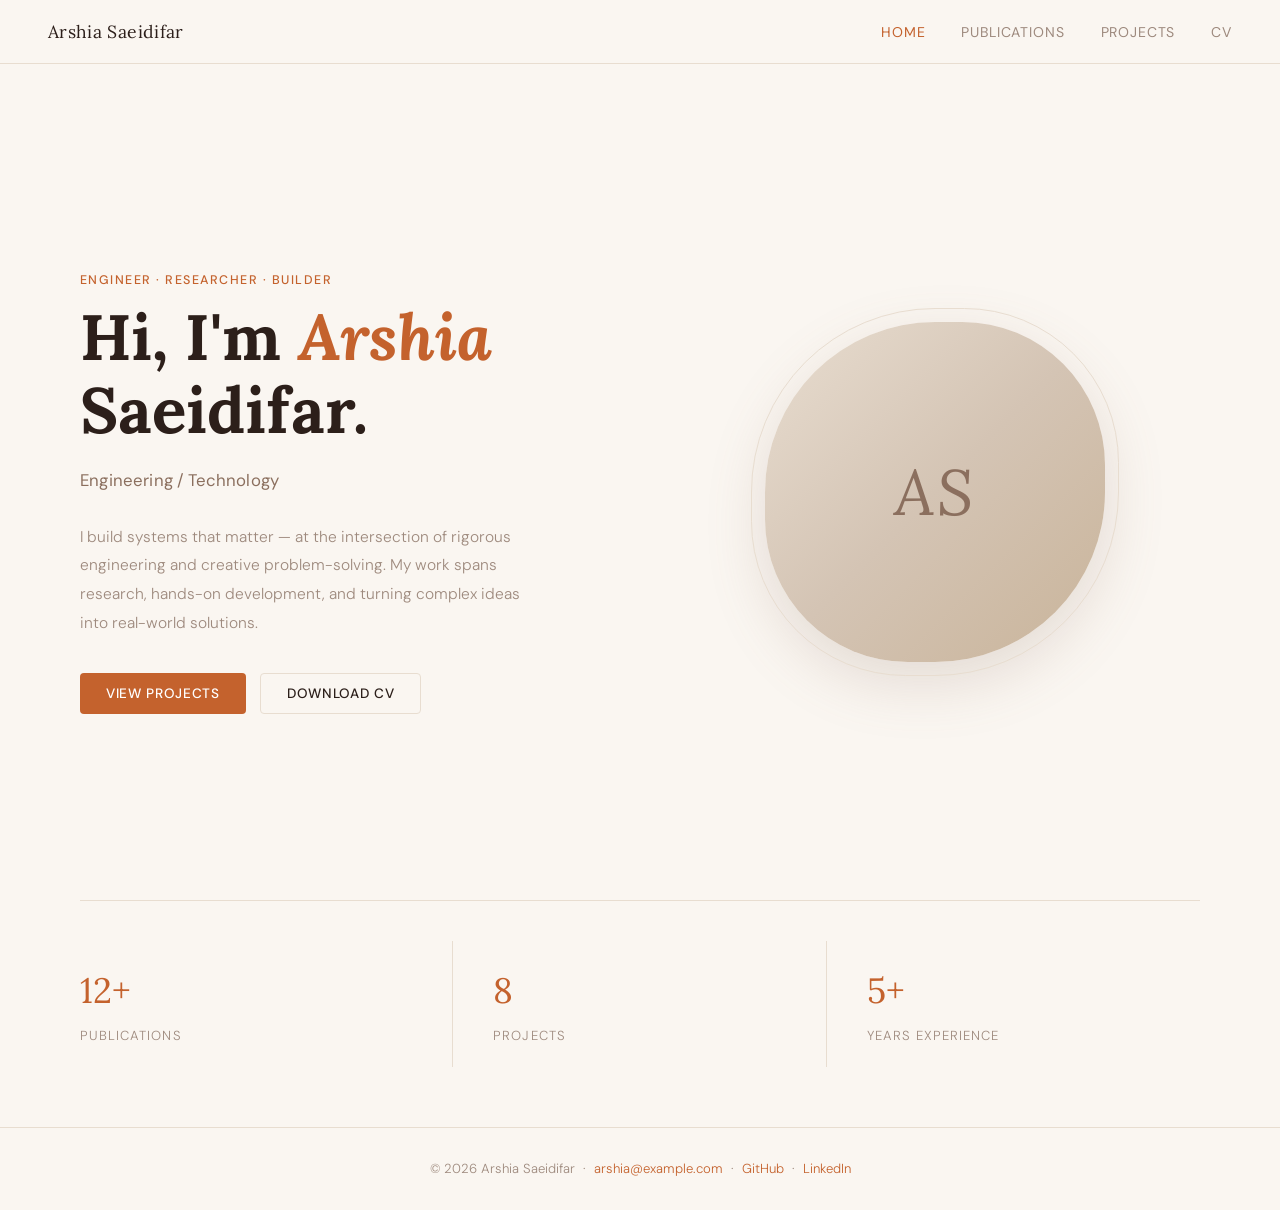
==== index.html @ 99aee768 "Add files via upload" ====
<!DOCTYPE html>
<html lang="en">
<head>
<meta charset="UTF-8" />
<meta name="viewport" content="width=device-width, initial-scale=1.0"/>
<title>Arshia Saeidifar</title>
<link href="https://fonts.googleapis.com/css2?family=Lora:ital,wght@0,400;0,600;1,400&family=DM+Sans:wght@300;400;500&display=swap" rel="stylesheet"/>
<style>
  :root {
    --cream: #faf6f1;
    --warm-white: #fff9f4;
    --tan: #e8ddd0;
    --brown: #8b6f5e;
    --dark: #2c1f1a;
    --accent: #c4622d;
    --muted: #9e8a7e;
    --font-serif: 'Lora', Georgia, serif;
    --font-sans: 'DM Sans', sans-serif;
  }

  * { margin: 0; padding: 0; box-sizing: border-box; }

  html { scroll-behavior: smooth; }

  body {
    background: var(--cream);
    color: var(--dark);
    font-family: var(--font-sans);
    font-weight: 300;
    line-height: 1.7;
  }

  /* NAV */
  nav {
    position: fixed;
    top: 0; left: 0; right: 0;
    z-index: 100;
    background: rgba(250,246,241,0.92);
    backdrop-filter: blur(10px);
    border-bottom: 1px solid var(--tan);
    display: flex;
    align-items: center;
    justify-content: space-between;
    padding: 0 48px;
    height: 64px;
  }

  .nav-name {
    font-family: var(--font-serif);
    font-size: 1.1rem;
    color: var(--dark);
    text-decoration: none;
    letter-spacing: 0.02em;
  }

  .nav-links {
    display: flex;
    gap: 36px;
    list-style: none;
  }

  .nav-links a {
    text-decoration: none;
    color: var(--muted);
    font-size: 0.88rem;
    font-weight: 400;
    letter-spacing: 0.06em;
    text-transform: uppercase;
    transition: color 0.2s;
    cursor: pointer;
  }

  .nav-links a:hover,
  .nav-links a.active {
    color: var(--accent);
  }

  /* PAGES */
  .page {
    display: none;
    min-height: 100vh;
    padding-top: 64px;
    animation: fadeIn 0.4s ease;
  }

  .page.active { display: block; }

  @keyframes fadeIn {
    from { opacity: 0; transform: translateY(12px); }
    to   { opacity: 1; transform: translateY(0); }
  }

  /* ── HOME ── */
  #home {
    display: none;
    flex-direction: column;
  }

  #home.active { display: flex; }

  .home-hero {
    min-height: calc(100vh - 64px);
    display: grid;
    grid-template-columns: 1fr 1fr;
    align-items: center;
    padding: 80px 80px 60px;
    gap: 60px;
  }

  .home-text h1 {
    font-family: var(--font-serif);
    font-size: clamp(2.8rem, 5vw, 4.2rem);
    line-height: 1.15;
    color: var(--dark);
    margin-bottom: 6px;
  }

  .home-text h1 em {
    font-style: italic;
    color: var(--accent);
  }

  .home-subtitle {
    font-size: 1.05rem;
    color: var(--brown);
    margin: 18px 0 28px;
    font-weight: 400;
    letter-spacing: 0.01em;
  }

  .home-bio {
    color: var(--muted);
    font-size: 0.97rem;
    max-width: 460px;
    margin-bottom: 36px;
    line-height: 1.85;
  }

  .btn-row {
    display: flex;
    gap: 14px;
    flex-wrap: wrap;
  }

  .btn {
    padding: 11px 26px;
    border-radius: 4px;
    font-family: var(--font-sans);
    font-size: 0.85rem;
    font-weight: 500;
    letter-spacing: 0.05em;
    text-transform: uppercase;
    cursor: pointer;
    border: none;
    transition: all 0.2s;
  }

  .btn-primary {
    background: var(--accent);
    color: white;
  }

  .btn-primary:hover { background: #a84f23; }

  .btn-outline {
    background: transparent;
    color: var(--dark);
    border: 1.5px solid var(--tan);
  }

  .btn-outline:hover {
    border-color: var(--brown);
    color: var(--brown);
  }

  .home-visual {
    display: flex;
    justify-content: center;
    align-items: center;
  }

  .portrait-ring {
    width: 340px;
    height: 340px;
    border-radius: 50% 42% 50% 42%;
    background: linear-gradient(135deg, var(--tan) 0%, #d4c4b4 50%, #c9b49a 100%);
    display: flex;
    align-items: center;
    justify-content: center;
    position: relative;
    box-shadow: 0 20px 60px rgba(139,111,94,0.2);
  }

  .portrait-initials {
    font-family: var(--font-serif);
    font-size: 4rem;
    color: var(--brown);
    font-style: italic;
    letter-spacing: 0.05em;
  }

  .portrait-ring::before {
    content: '';
    position: absolute;
    inset: -14px;
    border-radius: 50% 42% 50% 42%;
    border: 1.5px solid var(--tan);
  }

  .home-stats {
    display: grid;
    grid-template-columns: repeat(3, 1fr);
    border-top: 1px solid var(--tan);
    margin: 0 80px;
    padding: 40px 0 60px;
  }

  .stat {
    padding: 20px 0;
    border-right: 1px solid var(--tan);
    padding-left: 40px;
  }

  .stat:first-child { padding-left: 0; }
  .stat:last-child { border-right: none; }

  .stat-num {
    font-family: var(--font-serif);
    font-size: 2.2rem;
    color: var(--accent);
  }

  .stat-label {
    font-size: 0.82rem;
    color: var(--muted);
    text-transform: uppercase;
    letter-spacing: 0.08em;
    margin-top: 4px;
  }

  /* ── SHARED SECTION STYLES ── */
  .section-wrap {
    max-width: 860px;
    margin: 0 auto;
    padding: 70px 40px 100px;
  }

  .section-header {
    margin-bottom: 50px;
  }

  .section-tag {
    font-size: 0.78rem;
    text-transform: uppercase;
    letter-spacing: 0.12em;
    color: var(--accent);
    font-weight: 500;
    margin-bottom: 10px;
  }

  .section-title {
    font-family: var(--font-serif);
    font-size: 2.4rem;
    color: var(--dark);
    line-height: 1.2;
  }

  .section-desc {
    color: var(--muted);
    font-size: 0.97rem;
    margin-top: 12px;
    max-width: 520px;
    line-height: 1.8;
  }

  /* ── PUBLICATIONS ── */
  .pub-list {
    display: flex;
    flex-direction: column;
    gap: 0;
  }

  .pub-item {
    padding: 28px 0;
    border-bottom: 1px solid var(--tan);
    display: grid;
    grid-template-columns: 60px 1fr;
    gap: 24px;
    align-items: start;
    transition: background 0.2s;
  }

  .pub-year {
    font-family: var(--font-serif);
    font-size: 0.9rem;
    color: var(--muted);
    padding-top: 3px;
    font-style: italic;
  }

  .pub-content h3 {
    font-family: var(--font-serif);
    font-size: 1.1rem;
    color: var(--dark);
    margin-bottom: 5px;
    line-height: 1.4;
    font-weight: 600;
  }

  .pub-authors {
    font-size: 0.87rem;
    color: var(--muted);
    margin-bottom: 6px;
  }

  .pub-authors strong {
    color: var(--brown);
    font-weight: 500;
  }

  .pub-venue {
    font-size: 0.85rem;
    color: var(--accent);
    font-style: italic;
  }

  .pub-tags {
    display: flex;
    gap: 8px;
    margin-top: 10px;
    flex-wrap: wrap;
  }

  .tag {
    padding: 3px 12px;
    border-radius: 20px;
    font-size: 0.75rem;
    letter-spacing: 0.04em;
    font-weight: 400;
  }

  .tag-type {
    background: var(--tan);
    color: var(--brown);
  }

  .tag-link {
    background: transparent;
    border: 1px solid var(--tan);
    color: var(--muted);
    cursor: pointer;
    transition: all 0.2s;
  }

  .tag-link:hover {
    border-color: var(--accent);
    color: var(--accent);
  }

  /* ── PROJECTS ── */
  .projects-grid {
    display: grid;
    grid-template-columns: 1fr 1fr;
    gap: 24px;
  }

  .project-card {
    background: var(--warm-white);
    border: 1px solid var(--tan);
    border-radius: 10px;
    padding: 30px 28px;
    transition: box-shadow 0.25s, transform 0.25s;
    position: relative;
    overflow: hidden;
  }

  .project-card::before {
    content: '';
    position: absolute;
    top: 0; left: 0; right: 0;
    height: 3px;
    background: var(--accent);
    transform: scaleX(0);
    transform-origin: left;
    transition: transform 0.3s;
  }

  .project-card:hover {
    box-shadow: 0 12px 40px rgba(139,111,94,0.15);
    transform: translateY(-3px);
  }

  .project-card:hover::before { transform: scaleX(1); }

  .project-icon {
    width: 42px;
    height: 42px;
    border-radius: 10px;
    background: linear-gradient(135deg, var(--tan), #d4c0a8);
    display: flex;
    align-items: center;
    justify-content: center;
    font-size: 1.3rem;
    margin-bottom: 18px;
  }

  .project-card h3 {
    font-family: var(--font-serif);
    font-size: 1.1rem;
    color: var(--dark);
    margin-bottom: 10px;
    font-weight: 600;
  }

  .project-card p {
    font-size: 0.9rem;
    color: var(--muted);
    line-height: 1.75;
    margin-bottom: 16px;
  }

  .project-stack {
    display: flex;
    gap: 6px;
    flex-wrap: wrap;
  }

  .stack-tag {
    padding: 2px 10px;
    background: var(--tan);
    color: var(--brown);
    border-radius: 4px;
    font-size: 0.75rem;
    letter-spacing: 0.03em;
  }

  /* ── CV ── */
  .cv-section {
    margin-bottom: 52px;
  }

  .cv-section-label {
    font-size: 0.75rem;
    text-transform: uppercase;
    letter-spacing: 0.14em;
    color: var(--accent);
    font-weight: 500;
    margin-bottom: 20px;
    padding-bottom: 10px;
    border-bottom: 1px solid var(--tan);
  }

  .cv-item {
    display: grid;
    grid-template-columns: 140px 1fr;
    gap: 20px;
    margin-bottom: 26px;
  }

  .cv-date {
    font-size: 0.83rem;
    color: var(--muted);
    padding-top: 3px;
    font-style: italic;
  }

  .cv-details h4 {
    font-family: var(--font-serif);
    font-size: 1rem;
    color: var(--dark);
    margin-bottom: 3px;
    font-weight: 600;
  }

  .cv-details .cv-place {
    font-size: 0.87rem;
    color: var(--brown);
    margin-bottom: 5px;
    font-weight: 400;
  }

  .cv-details p {
    font-size: 0.88rem;
    color: var(--muted);
    line-height: 1.7;
  }

  .skills-grid {
    display: grid;
    grid-template-columns: repeat(3, 1fr);
    gap: 14px;
  }

  .skill-item {
    padding: 12px 16px;
    background: var(--warm-white);
    border: 1px solid var(--tan);
    border-radius: 6px;
    font-size: 0.87rem;
    color: var(--brown);
  }

  .skill-item span {
    display: block;
    font-size: 0.72rem;
    color: var(--muted);
    text-transform: uppercase;
    letter-spacing: 0.07em;
    margin-bottom: 3px;
  }

  .cv-download {
    margin-top: 40px;
    padding-top: 30px;
    border-top: 1px solid var(--tan);
    display: flex;
    align-items: center;
    gap: 16px;
  }

  /* FOOTER */
  footer {
    text-align: center;
    padding: 30px;
    color: var(--muted);
    font-size: 0.82rem;
    border-top: 1px solid var(--tan);
  }

  footer a {
    color: var(--accent);
    text-decoration: none;
  }

  @media (max-width: 768px) {
    nav { padding: 0 20px; }
    .home-hero { grid-template-columns: 1fr; padding: 50px 24px 40px; }
    .home-visual { order: -1; }
    .portrait-ring { width: 200px; height: 200px; }
    .portrait-initials { font-size: 2.5rem; }
    .home-stats { margin: 0 24px; grid-template-columns: 1fr; }
    .stat { border-right: none; border-bottom: 1px solid var(--tan); padding-left: 0; }
    .section-wrap { padding: 50px 24px 80px; }
    .projects-grid { grid-template-columns: 1fr; }
    .cv-item { grid-template-columns: 1fr; gap: 4px; }
    .skills-grid { grid-template-columns: 1fr 1fr; }
  }
</style>
</head>
<body>

<nav>
  <a class="nav-name" onclick="showPage('home')">Arshia Saeidifar</a>
  <ul class="nav-links">
    <li><a onclick="showPage('home')" class="active" id="nav-home">Home</a></li>
    <li><a onclick="showPage('publications')" id="nav-publications">Publications</a></li>
    <li><a onclick="showPage('projects')" id="nav-projects">Projects</a></li>
    <li><a onclick="showPage('cv')" id="nav-cv">CV</a></li>
  </ul>
</nav>

<!-- ══ HOME ══ -->
<div class="page active" id="home">
  <div class="home-hero">
    <div class="home-text">
      <div class="section-tag">Engineer · Researcher · Builder</div>
      <h1>Hi, I'm <em>Arshia</em><br>Saeidifar.</h1>
      <p class="home-subtitle">Engineering / Technology</p>
      <p class="home-bio">
        I build systems that matter — at the intersection of rigorous engineering and creative problem-solving. My work spans research, hands-on development, and turning complex ideas into real-world solutions.
      </p>
      <div class="btn-row">
        <button class="btn btn-primary" onclick="showPage('projects')">View Projects</button>
        <button class="btn btn-outline" onclick="showPage('cv')">Download CV</button>
      </div>
    </div>
    <div class="home-visual">
      <div class="portrait-ring">
        <span class="portrait-initials">AS</span>
      </div>
    </div>
  </div>
  <div class="home-stats">
    <div class="stat">
      <div class="stat-num">12+</div>
      <div class="stat-label">Publications</div>
    </div>
    <div class="stat">
      <div class="stat-num">8</div>
      <div class="stat-label">Projects</div>
    </div>
    <div class="stat">
      <div class="stat-num">5+</div>
      <div class="stat-label">Years Experience</div>
    </div>
  </div>
  <footer>
    <p>© 2026 Arshia Saeidifar &nbsp;·&nbsp; <a href="mailto:arshia@example.com">arshia@example.com</a> &nbsp;·&nbsp; <a href="#">GitHub</a> &nbsp;·&nbsp; <a href="#">LinkedIn</a></p>
  </footer>
</div>

<!-- ══ PUBLICATIONS ══ -->
<div class="page" id="publications">
  <div class="section-wrap">
    <div class="section-header">
      <div class="section-tag">Research</div>
      <h2 class="section-title">Publications</h2>
      <p class="section-desc">Peer-reviewed papers, conference proceedings, and technical reports across my areas of focus.</p>
    </div>

    <div class="pub-list">
      <div class="pub-item">
        <div class="pub-year">2024</div>
        <div class="pub-content">
          <h3>Adaptive Control Frameworks for Distributed Embedded Systems</h3>
          <p class="pub-authors"><strong>Arshia Saeidifar</strong>, J. Chen, M. Hosseini</p>
          <p class="pub-venue">IEEE Transactions on Control Systems Technology</p>
          <div class="pub-tags">
            <span class="tag tag-type">Journal</span>
            <span class="tag tag-link">PDF</span>
            <span class="tag tag-link">arXiv</span>
          </div>
        </div>
      </div>

      <div class="pub-item">
        <div class="pub-year">2024</div>
        <div class="pub-content">
          <h3>Towards Robust Fault Detection in Real-Time IoT Networks</h3>
          <p class="pub-authors"><strong>Arshia Saeidifar</strong>, L. Wang</p>
          <p class="pub-venue">ACM SIGCOMM 2024</p>
          <div class="pub-tags">
            <span class="tag tag-type">Conference</span>
            <span class="tag tag-link">PDF</span>
          </div>
        </div>
      </div>

      <div class="pub-item">
        <div class="pub-year">2023</div>
        <div class="pub-content">
          <h3>Energy-Efficient Scheduling in Multi-Core Processors: A Survey</h3>
          <p class="pub-authors"><strong>Arshia Saeidifar</strong>, R. Patel, S. Kim, D. Nguyen</p>
          <p class="pub-venue">ACM Computing Surveys</p>
          <div class="pub-tags">
            <span class="tag tag-type">Survey</span>
            <span class="tag tag-link">PDF</span>
            <span class="tag tag-link">BibTeX</span>
          </div>
        </div>
      </div>

      <div class="pub-item">
        <div class="pub-year">2023</div>
        <div class="pub-content">
          <h3>Machine Learning-Based Anomaly Detection for Cyber-Physical Systems</h3>
          <p class="pub-authors">T. Nakamura, <strong>Arshia Saeidifar</strong></p>
          <p class="pub-venue">IEEE International Conference on Robotics and Automation (ICRA)</p>
          <div class="pub-tags">
            <span class="tag tag-type">Conference</span>
            <span class="tag tag-link">PDF</span>
          </div>
        </div>
      </div>

      <div class="pub-item">
        <div class="pub-year">2022</div>
        <div class="pub-content">
          <h3>Latency-Aware Task Offloading in Mobile Edge Computing</h3>
          <p class="pub-authors"><strong>Arshia Saeidifar</strong>, F. Ali, G. Martinez</p>
          <p class="pub-venue">IEEE Transactions on Mobile Computing</p>
          <div class="pub-tags">
            <span class="tag tag-type">Journal</span>
            <span class="tag tag-link">PDF</span>
            <span class="tag tag-link">Code</span>
          </div>
        </div>
      </div>
    </div>
  </div>
  <footer>
    <p>© 2026 Arshia Saeidifar &nbsp;·&nbsp; <a href="#">Google Scholar</a> &nbsp;·&nbsp; <a href="#">ResearchGate</a></p>
  </footer>
</div>

<!-- ══ PROJECTS ══ -->
<div class="page" id="projects">
  <div class="section-wrap">
    <div class="section-header">
      <div class="section-tag">Work</div>
      <h2 class="section-title">Projects</h2>
      <p class="section-desc">A selection of research prototypes, open-source tools, and engineering projects I've designed and built.</p>
    </div>

    <div class="projects-grid">
      <div class="project-card">
        <div class="project-icon">⚙️</div>
        <h3>EdgeSync</h3>
        <p>A distributed task orchestration system for low-latency edge computing clusters. Handles real-time workload balancing across heterogeneous hardware.</p>
        <div class="project-stack">
          <span class="stack-tag">C++</span>
          <span class="stack-tag">gRPC</span>
          <span class="stack-tag">Kubernetes</span>
        </div>
      </div>

      <div class="project-card">
        <div class="project-icon">🧠</div>
        <h3>AnomalyNet</h3>
        <p>ML pipeline for real-time anomaly detection in cyber-physical systems. Achieves sub-10ms inference latency on embedded hardware.</p>
        <div class="project-stack">
          <span class="stack-tag">Python</span>
          <span class="stack-tag">PyTorch</span>
          <span class="stack-tag">TensorRT</span>
        </div>
      </div>

      <div class="project-card">
        <div class="project-icon">🔋</div>
        <h3>GreenSched</h3>
        <p>Energy-aware scheduler for multi-core processors. Reduces power consumption by up to 34% with negligible throughput penalty.</p>
        <div class="project-stack">
          <span class="stack-tag">C</span>
          <span class="stack-tag">Linux Kernel</span>
          <span class="stack-tag">RISC-V</span>
        </div>
      </div>

      <div class="project-card">
        <div class="project-icon">🌐</div>
        <h3>FaultRadar</h3>
        <p>Open-source fault detection framework for IoT sensor networks. Deployed in three industrial monitoring environments with 99.7% uptime.</p>
        <div class="project-stack">
          <span class="stack-tag">Go</span>
          <span class="stack-tag">MQTT</span>
          <span class="stack-tag">InfluxDB</span>
        </div>
      </div>

      <div class="project-card">
        <div class="project-icon">📡</div>
        <h3>AdaptCtrl</h3>
        <p>Adaptive control library for embedded systems. Implements model-predictive control with online parameter estimation for dynamic environments.</p>
        <div class="project-stack">
          <span class="stack-tag">MATLAB</span>
          <span class="stack-tag">C++</span>
          <span class="stack-tag">ROS2</span>
        </div>
      </div>

      <div class="project-card">
        <div class="project-icon">🗂️</div>
        <h3>ResearchKit CLI</h3>
        <p>Command-line toolkit for managing research workflows — bibliography, dataset versioning, experiment tracking, and reproducibility checks.</p>
        <div class="project-stack">
          <span class="stack-tag">Python</span>
          <span class="stack-tag">Click</span>
          <span class="stack-tag">SQLite</span>
        </div>
      </div>
    </div>
  </div>
  <footer>
    <p>© 2026 Arshia Saeidifar &nbsp;·&nbsp; <a href="#">GitHub</a></p>
  </footer>
</div>

<!-- ══ CV ══ -->
<div class="page" id="cv">
  <div class="section-wrap">
    <div class="section-header">
      <div class="section-tag">Background</div>
      <h2 class="section-title">Curriculum Vitae</h2>
      <p class="section-desc">My academic background, professional experience, and technical skills.</p>
    </div>

    <div class="cv-section">
      <div class="cv-section-label">Education</div>
      <div class="cv-item">
        <div class="cv-date">2021 – Present</div>
        <div class="cv-details">
          <h4>Ph.D. in Electrical & Computer Engineering</h4>
          <div class="cv-place">University of [Your University]</div>
          <p>Dissertation: Adaptive Scheduling and Fault Tolerance in Distributed Embedded Systems. Advisor: Prof. [Name].</p>
        </div>
      </div>
      <div class="cv-item">
        <div class="cv-date">2018 – 2020</div>
        <div class="cv-details">
          <h4>M.Sc. in Computer Engineering</h4>
          <div class="cv-place">University of [Your University]</div>
          <p>GPA: 4.0/4.0 — Thesis on energy-efficient multi-core scheduling.</p>
        </div>
      </div>
      <div class="cv-item">
        <div class="cv-date">2014 – 2018</div>
        <div class="cv-details">
          <h4>B.Sc. in Electrical Engineering</h4>
          <div class="cv-place">University of [Your University]</div>
          <p>Graduated with First Class Honours.</p>
        </div>
      </div>
    </div>

    <div class="cv-section">
      <div class="cv-section-label">Experience</div>
      <div class="cv-item">
        <div class="cv-date">Summer 2023</div>
        <div class="cv-details">
          <h4>Research Intern</h4>
          <div class="cv-place">Google DeepMind — London, UK</div>
          <p>Worked on efficient inference pipelines for on-device ML models in resource-constrained environments.</p>
        </div>
      </div>
      <div class="cv-item">
        <div class="cv-date">2020 – 2021</div>
        <div class="cv-details">
          <h4>Embedded Systems Engineer</h4>
          <div class="cv-place">[Company Name]</div>
          <p>Designed real-time firmware for industrial IoT sensors. Reduced boot latency by 40% through optimized RTOS configuration.</p>
        </div>
      </div>
    </div>

    <div class="cv-section">
      <div class="cv-section-label">Technical Skills</div>
      <div class="skills-grid">
        <div class="skill-item"><span>Languages</span>C / C++, Python, Go</div>
        <div class="skill-item"><span>Systems</span>Linux, RTOS, ROS2</div>
        <div class="skill-item"><span>ML / AI</span>PyTorch, TensorRT</div>
        <div class="skill-item"><span>Hardware</span>RISC-V, ARM, FPGA</div>
        <div class="skill-item"><span>Cloud / DevOps</span>Kubernetes, Docker</div>
        <div class="skill-item"><span>Tools</span>Git, CMake, GDB</div>
      </div>
    </div>

    <div class="cv-section">
      <div class="cv-section-label">Awards & Service</div>
      <div class="cv-item">
        <div class="cv-date">2023</div>
        <div class="cv-details">
          <h4>Best Paper Award</h4>
          <div class="cv-place">IEEE ICRA 2023</div>
        </div>
      </div>
      <div class="cv-item">
        <div class="cv-date">2022</div>
        <div class="cv-details">
          <h4>Reviewer</h4>
          <div class="cv-place">IEEE Transactions on Control Systems · ACM Computing Surveys</div>
        </div>
      </div>
    </div>

    <div class="cv-download">
      <button class="btn btn-primary">⬇ Download Full CV (PDF)</button>
      <span style="color:var(--muted); font-size:0.85rem;">Last updated March 2026</span>
    </div>
  </div>
  <footer>
    <p>© 2026 Arshia Saeidifar &nbsp;·&nbsp; <a href="mailto:arshia@example.com">arshia@example.com</a></p>
  </footer>
</div>

<script>
  function showPage(id) {
    document.querySelectorAll('.page').forEach(p => p.classList.remove('active'));
    document.querySelectorAll('.nav-links a').forEach(a => a.classList.remove('active'));
    document.getElementById(id).classList.add('active');
    document.getElementById('nav-' + id).classList.add('active');
    window.scrollTo({ top: 0, behavior: 'smooth' });
  }
</script>
</body>
</html>
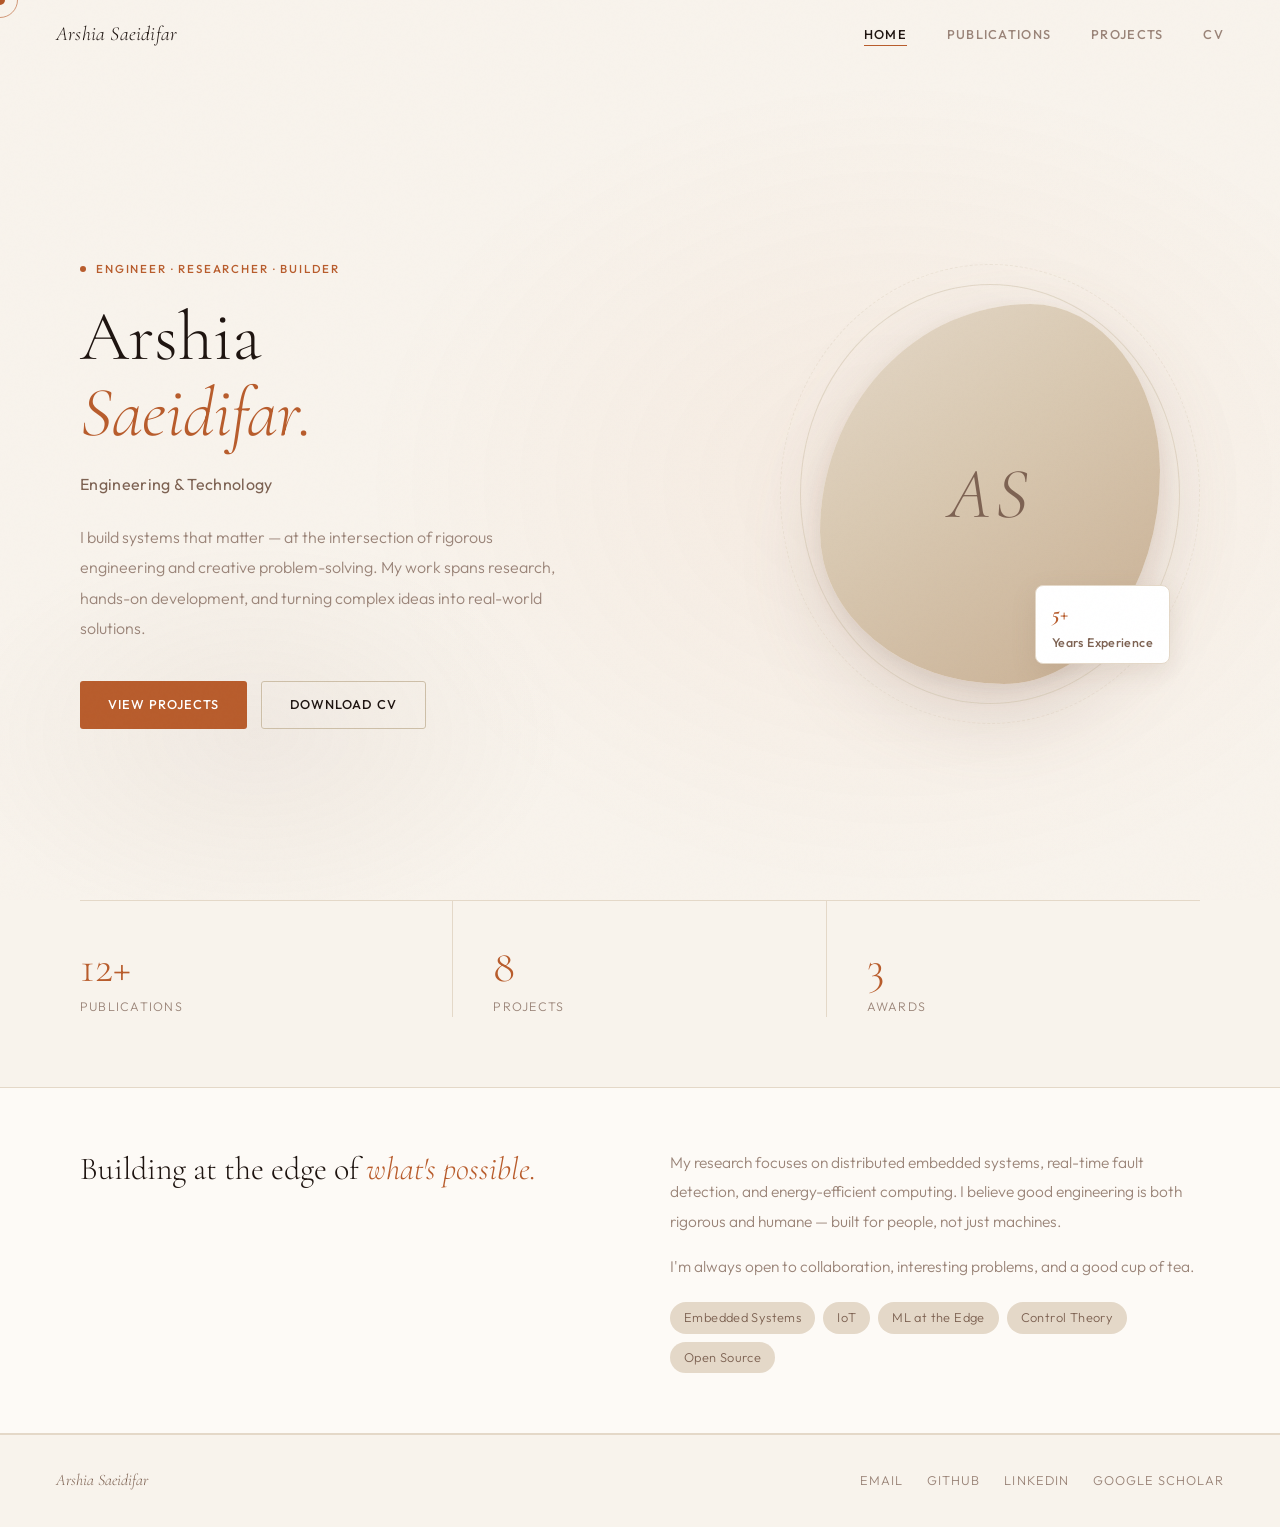
==== commit ce500022: "Add files via upload" ====
--- a/index.html
+++ b/index.html
@@ -1,586 +1,361 @@
 <!DOCTYPE html>
 <html lang="en">
 <head>
-<meta charset="UTF-8" />
+<meta charset="UTF-8"/>
 <meta name="viewport" content="width=device-width, initial-scale=1.0"/>
 <title>Arshia Saeidifar</title>
-<link href="https://fonts.googleapis.com/css2?family=Lora:ital,wght@0,400;0,600;1,400&family=DM+Sans:wght@300;400;500&display=swap" rel="stylesheet"/>
+<link rel="stylesheet" href="style.css"/>
 <style>
-  :root {
-    --cream: #faf6f1;
-    --warm-white: #fff9f4;
-    --tan: #e8ddd0;
-    --brown: #8b6f5e;
-    --dark: #2c1f1a;
-    --accent: #c4622d;
-    --muted: #9e8a7e;
-    --font-serif: 'Lora', Georgia, serif;
-    --font-sans: 'DM Sans', sans-serif;
-  }
-
-  * { margin: 0; padding: 0; box-sizing: border-box; }
-
-  html { scroll-behavior: smooth; }
-
-  body {
-    background: var(--cream);
-    color: var(--dark);
-    font-family: var(--font-sans);
-    font-weight: 300;
-    line-height: 1.7;
-  }
-
-  /* NAV */
-  nav {
-    position: fixed;
-    top: 0; left: 0; right: 0;
-    z-index: 100;
-    background: rgba(250,246,241,0.92);
-    backdrop-filter: blur(10px);
-    border-bottom: 1px solid var(--tan);
+  /* ── HERO ── */
+  .hero {
+    min-height: calc(100vh - 68px);
+    display: grid;
+    grid-template-columns: 1fr 420px;
+    align-items: center;
+    padding: 80px 80px 60px;
+    gap: 80px;
+    position: relative;
+  }
+
+  .hero-bg {
+    position: absolute;
+    inset: 0;
+    background:
+      radial-gradient(ellipse 60% 70% at 70% 50%, rgba(196,98,45,0.06) 0%, transparent 70%),
+      radial-gradient(ellipse 40% 40% at 20% 80%, rgba(139,111,94,0.07) 0%, transparent 60%);
+    pointer-events: none;
+  }
+
+  .hero-eyebrow {
     display: flex;
     align-items: center;
-    justify-content: space-between;
-    padding: 0 48px;
-    height: 64px;
-  }
-
-  .nav-name {
-    font-family: var(--font-serif);
-    font-size: 1.1rem;
+    gap: 10px;
+    font-size: 0.72rem;
+    text-transform: uppercase;
+    letter-spacing: 0.16em;
+    color: var(--accent);
+    font-weight: 500;
+    margin-bottom: 20px;
+    opacity: 0;
+    animation: fadeUp 0.6s 0.2s var(--ease) forwards;
+  }
+
+  .hero-eyebrow-dot {
+    width: 6px; height: 6px;
+    background: var(--accent);
+    border-radius: 50%;
+    animation: pulse 2s infinite;
+  }
+
+  @keyframes pulse {
+    0%, 100% { opacity: 1; transform: scale(1); }
+    50% { opacity: 0.4; transform: scale(0.7); }
+  }
+
+  @keyframes fadeUp {
+    from { opacity: 0; transform: translateY(20px); }
+    to   { opacity: 1; transform: translateY(0); }
+  }
+
+  .hero h1 {
+    font-family: var(--serif);
+    font-size: clamp(3rem, 5.5vw, 5rem);
+    font-weight: 300;
+    line-height: 1.08;
     color: var(--dark);
-    text-decoration: none;
-    letter-spacing: 0.02em;
-  }
-
-  .nav-links {
-    display: flex;
-    gap: 36px;
-    list-style: none;
-  }
-
-  .nav-links a {
-    text-decoration: none;
-    color: var(--muted);
-    font-size: 0.88rem;
-    font-weight: 400;
-    letter-spacing: 0.06em;
-    text-transform: uppercase;
-    transition: color 0.2s;
-    cursor: pointer;
-  }
-
-  .nav-links a:hover,
-  .nav-links a.active {
-    color: var(--accent);
-  }
-
-  /* PAGES */
-  .page {
-    display: none;
-    min-height: 100vh;
-    padding-top: 64px;
-    animation: fadeIn 0.4s ease;
-  }
-
-  .page.active { display: block; }
-
-  @keyframes fadeIn {
-    from { opacity: 0; transform: translateY(12px); }
-    to   { opacity: 1; transform: translateY(0); }
-  }
-
-  /* ── HOME ── */
-  #home {
-    display: none;
-    flex-direction: column;
-  }
-
-  #home.active { display: flex; }
-
-  .home-hero {
-    min-height: calc(100vh - 64px);
-    display: grid;
-    grid-template-columns: 1fr 1fr;
-    align-items: center;
-    padding: 80px 80px 60px;
-    gap: 60px;
-  }
-
-  .home-text h1 {
-    font-family: var(--font-serif);
-    font-size: clamp(2.8rem, 5vw, 4.2rem);
-    line-height: 1.15;
-    color: var(--dark);
-    margin-bottom: 6px;
-  }
-
-  .home-text h1 em {
+    margin-bottom: 8px;
+    opacity: 0;
+    animation: fadeUp 0.7s 0.3s var(--ease) forwards;
+  }
+
+  .hero h1 em {
     font-style: italic;
     color: var(--accent);
-  }
-
-  .home-subtitle {
-    font-size: 1.05rem;
+    display: block;
+  }
+
+  .hero-role {
+    font-size: 1rem;
     color: var(--brown);
-    margin: 18px 0 28px;
     font-weight: 400;
-    letter-spacing: 0.01em;
-  }
-
-  .home-bio {
+    margin: 20px 0 24px;
+    letter-spacing: 0.02em;
+    opacity: 0;
+    animation: fadeUp 0.7s 0.4s var(--ease) forwards;
+  }
+
+  .hero-bio {
+    font-size: 1rem;
     color: var(--muted);
-    font-size: 0.97rem;
-    max-width: 460px;
-    margin-bottom: 36px;
-    line-height: 1.85;
-  }
-
-  .btn-row {
+    line-height: 1.9;
+    max-width: 480px;
+    margin-bottom: 38px;
+    opacity: 0;
+    animation: fadeUp 0.7s 0.5s var(--ease) forwards;
+  }
+
+  .hero-cta {
     display: flex;
     gap: 14px;
     flex-wrap: wrap;
-  }
-
-  .btn {
-    padding: 11px 26px;
-    border-radius: 4px;
-    font-family: var(--font-sans);
-    font-size: 0.85rem;
-    font-weight: 500;
-    letter-spacing: 0.05em;
-    text-transform: uppercase;
-    cursor: pointer;
-    border: none;
-    transition: all 0.2s;
-  }
-
-  .btn-primary {
-    background: var(--accent);
-    color: white;
-  }
-
-  .btn-primary:hover { background: #a84f23; }
-
-  .btn-outline {
-    background: transparent;
-    color: var(--dark);
-    border: 1.5px solid var(--tan);
-  }
-
-  .btn-outline:hover {
-    border-color: var(--brown);
-    color: var(--brown);
-  }
-
-  .home-visual {
+    opacity: 0;
+    animation: fadeUp 0.7s 0.6s var(--ease) forwards;
+  }
+
+  /* ── PORTRAIT ── */
+  .hero-visual {
     display: flex;
     justify-content: center;
     align-items: center;
-  }
-
-  .portrait-ring {
+    opacity: 0;
+    animation: fadeUp 0.9s 0.4s var(--ease) forwards;
+  }
+
+  .portrait-outer {
+    position: relative;
     width: 340px;
-    height: 340px;
-    border-radius: 50% 42% 50% 42%;
-    background: linear-gradient(135deg, var(--tan) 0%, #d4c4b4 50%, #c9b49a 100%);
+    height: 380px;
+  }
+
+  .portrait-blob {
+    width: 100%;
+    height: 100%;
+    border-radius: 62% 38% 46% 54% / 60% 44% 56% 40%;
+    background: linear-gradient(145deg, var(--tan) 0%, #d9c9b2 40%, #c8af93 100%);
     display: flex;
     align-items: center;
     justify-content: center;
     position: relative;
-    box-shadow: 0 20px 60px rgba(139,111,94,0.2);
+    box-shadow:
+      0 30px 80px rgba(139,111,94,0.22),
+      0 8px 20px rgba(139,111,94,0.12);
+    animation: blobFloat 7s ease-in-out infinite;
+  }
+
+  @keyframes blobFloat {
+    0%, 100% {
+      border-radius: 62% 38% 46% 54% / 60% 44% 56% 40%;
+      transform: translateY(0px);
+    }
+    33% {
+      border-radius: 46% 54% 62% 38% / 44% 56% 40% 60%;
+      transform: translateY(-8px);
+    }
+    66% {
+      border-radius: 54% 46% 38% 62% / 56% 40% 60% 44%;
+      transform: translateY(4px);
+    }
   }
 
   .portrait-initials {
-    font-family: var(--font-serif);
-    font-size: 4rem;
+    font-family: var(--serif);
+    font-size: 4.5rem;
+    font-style: italic;
     color: var(--brown);
+    letter-spacing: 0.06em;
+    user-select: none;
+  }
+
+  .portrait-ring1, .portrait-ring2 {
+    position: absolute;
+    border: 1px solid var(--tan2);
+    border-radius: 50%;
+    pointer-events: none;
+  }
+
+  .portrait-ring1 {
+    inset: -20px;
+    opacity: 0.5;
+    animation: spinSlow 20s linear infinite;
+  }
+
+  .portrait-ring2 {
+    inset: -40px;
+    opacity: 0.25;
+    animation: spinSlow 30s linear infinite reverse;
+    border-style: dashed;
+  }
+
+  @keyframes spinSlow {
+    from { transform: rotate(0deg); }
+    to   { transform: rotate(360deg); }
+  }
+
+  .portrait-badge {
+    position: absolute;
+    bottom: 20px;
+    right: -10px;
+    background: white;
+    border: 1px solid var(--tan);
+    border-radius: 8px;
+    padding: 10px 16px;
+    box-shadow: 0 8px 24px rgba(139,111,94,0.15);
+    font-size: 0.78rem;
+    color: var(--brown);
+    font-weight: 500;
+    letter-spacing: 0.03em;
+    white-space: nowrap;
+  }
+
+  .portrait-badge strong {
+    display: block;
+    font-family: var(--serif);
+    font-size: 1.3rem;
+    color: var(--accent);
     font-style: italic;
-    letter-spacing: 0.05em;
-  }
-
-  .portrait-ring::before {
-    content: '';
-    position: absolute;
-    inset: -14px;
-    border-radius: 50% 42% 50% 42%;
-    border: 1.5px solid var(--tan);
-  }
-
-  .home-stats {
+  }
+
+  /* ── STATS ── */
+  .stats-bar {
     display: grid;
     grid-template-columns: repeat(3, 1fr);
     border-top: 1px solid var(--tan);
-    margin: 0 80px;
-    padding: 40px 0 60px;
+    margin: 0 80px 0;
+    padding-bottom: 70px;
   }
 
   .stat {
-    padding: 20px 0;
+    padding: 44px 0 0 40px;
     border-right: 1px solid var(--tan);
-    padding-left: 40px;
-  }
-
-  .stat:first-child { padding-left: 0; }
-  .stat:last-child { border-right: none; }
+    opacity: 0;
+    animation: fadeUp 0.7s var(--ease) forwards;
+  }
+
+  .stat:nth-child(1) { animation-delay: 0.7s; padding-left: 0; }
+  .stat:nth-child(2) { animation-delay: 0.8s; }
+  .stat:nth-child(3) { animation-delay: 0.9s; border-right: none; }
 
   .stat-num {
-    font-family: var(--font-serif);
-    font-size: 2.2rem;
+    font-family: var(--serif);
+    font-size: 2.8rem;
+    font-weight: 300;
     color: var(--accent);
+    line-height: 1;
+    margin-bottom: 6px;
   }
 
   .stat-label {
-    font-size: 0.82rem;
-    color: var(--muted);
-    text-transform: uppercase;
-    letter-spacing: 0.08em;
-    margin-top: 4px;
-  }
-
-  /* ── SHARED SECTION STYLES ── */
-  .section-wrap {
-    max-width: 860px;
-    margin: 0 auto;
-    padding: 70px 40px 100px;
-  }
-
-  .section-header {
-    margin-bottom: 50px;
-  }
-
-  .section-tag {
     font-size: 0.78rem;
     text-transform: uppercase;
-    letter-spacing: 0.12em;
-    color: var(--accent);
-    font-weight: 500;
-    margin-bottom: 10px;
-  }
-
-  .section-title {
-    font-family: var(--font-serif);
-    font-size: 2.4rem;
+    letter-spacing: 0.1em;
+    color: var(--muted);
+  }
+
+  /* ── ABOUT STRIP ── */
+  .about-strip {
+    background: var(--warm);
+    border-top: 1px solid var(--tan);
+    border-bottom: 1px solid var(--tan);
+    padding: 60px 80px;
+    display: grid;
+    grid-template-columns: 1fr 1fr;
+    gap: 60px;
+    align-items: start;
+  }
+
+  .about-strip h2 {
+    font-family: var(--serif);
+    font-size: 2rem;
+    font-weight: 300;
     color: var(--dark);
-    line-height: 1.2;
-  }
-
-  .section-desc {
+    line-height: 1.3;
+  }
+
+  .about-strip h2 em { font-style: italic; color: var(--accent); }
+
+  .about-strip p {
     color: var(--muted);
     font-size: 0.97rem;
-    margin-top: 12px;
-    max-width: 520px;
-    line-height: 1.8;
-  }
-
-  /* ── PUBLICATIONS ── */
-  .pub-list {
+    line-height: 1.9;
+    margin-bottom: 16px;
+  }
+
+  .interest-chips {
     display: flex;
-    flex-direction: column;
-    gap: 0;
-  }
-
-  .pub-item {
-    padding: 28px 0;
-    border-bottom: 1px solid var(--tan);
-    display: grid;
-    grid-template-columns: 60px 1fr;
-    gap: 24px;
-    align-items: start;
-    transition: background 0.2s;
-  }
-
-  .pub-year {
-    font-family: var(--font-serif);
-    font-size: 0.9rem;
-    color: var(--muted);
-    padding-top: 3px;
-    font-style: italic;
-  }
-
-  .pub-content h3 {
-    font-family: var(--font-serif);
-    font-size: 1.1rem;
-    color: var(--dark);
-    margin-bottom: 5px;
-    line-height: 1.4;
-    font-weight: 600;
-  }
-
-  .pub-authors {
-    font-size: 0.87rem;
-    color: var(--muted);
-    margin-bottom: 6px;
-  }
-
-  .pub-authors strong {
-    color: var(--brown);
-    font-weight: 500;
-  }
-
-  .pub-venue {
-    font-size: 0.85rem;
-    color: var(--accent);
-    font-style: italic;
-  }
-
-  .pub-tags {
-    display: flex;
+    flex-wrap: wrap;
     gap: 8px;
-    margin-top: 10px;
-    flex-wrap: wrap;
-  }
-
-  .tag {
-    padding: 3px 12px;
-    border-radius: 20px;
-    font-size: 0.75rem;
-    letter-spacing: 0.04em;
-    font-weight: 400;
-  }
-
-  .tag-type {
+    margin-top: 20px;
+  }
+
+  .chip {
+    padding: 5px 14px;
     background: var(--tan);
     color: var(--brown);
-  }
-
-  .tag-link {
-    background: transparent;
-    border: 1px solid var(--tan);
-    color: var(--muted);
-    cursor: pointer;
-    transition: all 0.2s;
-  }
-
-  .tag-link:hover {
-    border-color: var(--accent);
-    color: var(--accent);
-  }
-
-  /* ── PROJECTS ── */
-  .projects-grid {
-    display: grid;
-    grid-template-columns: 1fr 1fr;
-    gap: 24px;
-  }
-
-  .project-card {
-    background: var(--warm-white);
-    border: 1px solid var(--tan);
-    border-radius: 10px;
-    padding: 30px 28px;
-    transition: box-shadow 0.25s, transform 0.25s;
-    position: relative;
-    overflow: hidden;
-  }
-
-  .project-card::before {
-    content: '';
-    position: absolute;
-    top: 0; left: 0; right: 0;
-    height: 3px;
+    border-radius: 20px;
+    font-size: 0.8rem;
+    letter-spacing: 0.03em;
+    transition: background 0.2s, color 0.2s;
+  }
+
+  .chip:hover {
     background: var(--accent);
-    transform: scaleX(0);
-    transform-origin: left;
-    transition: transform 0.3s;
-  }
-
-  .project-card:hover {
-    box-shadow: 0 12px 40px rgba(139,111,94,0.15);
-    transform: translateY(-3px);
-  }
-
-  .project-card:hover::before { transform: scaleX(1); }
-
-  .project-icon {
-    width: 42px;
-    height: 42px;
-    border-radius: 10px;
-    background: linear-gradient(135deg, var(--tan), #d4c0a8);
-    display: flex;
-    align-items: center;
-    justify-content: center;
-    font-size: 1.3rem;
-    margin-bottom: 18px;
-  }
-
-  .project-card h3 {
-    font-family: var(--font-serif);
-    font-size: 1.1rem;
-    color: var(--dark);
-    margin-bottom: 10px;
-    font-weight: 600;
-  }
-
-  .project-card p {
-    font-size: 0.9rem;
-    color: var(--muted);
-    line-height: 1.75;
-    margin-bottom: 16px;
-  }
-
-  .project-stack {
-    display: flex;
-    gap: 6px;
-    flex-wrap: wrap;
-  }
-
-  .stack-tag {
-    padding: 2px 10px;
-    background: var(--tan);
-    color: var(--brown);
-    border-radius: 4px;
-    font-size: 0.75rem;
-    letter-spacing: 0.03em;
-  }
-
-  /* ── CV ── */
-  .cv-section {
-    margin-bottom: 52px;
-  }
-
-  .cv-section-label {
-    font-size: 0.75rem;
-    text-transform: uppercase;
-    letter-spacing: 0.14em;
-    color: var(--accent);
-    font-weight: 500;
-    margin-bottom: 20px;
-    padding-bottom: 10px;
-    border-bottom: 1px solid var(--tan);
-  }
-
-  .cv-item {
-    display: grid;
-    grid-template-columns: 140px 1fr;
-    gap: 20px;
-    margin-bottom: 26px;
-  }
-
-  .cv-date {
-    font-size: 0.83rem;
-    color: var(--muted);
-    padding-top: 3px;
-    font-style: italic;
-  }
-
-  .cv-details h4 {
-    font-family: var(--font-serif);
-    font-size: 1rem;
-    color: var(--dark);
-    margin-bottom: 3px;
-    font-weight: 600;
-  }
-
-  .cv-details .cv-place {
-    font-size: 0.87rem;
-    color: var(--brown);
-    margin-bottom: 5px;
-    font-weight: 400;
-  }
-
-  .cv-details p {
-    font-size: 0.88rem;
-    color: var(--muted);
-    line-height: 1.7;
-  }
-
-  .skills-grid {
-    display: grid;
-    grid-template-columns: repeat(3, 1fr);
-    gap: 14px;
-  }
-
-  .skill-item {
-    padding: 12px 16px;
-    background: var(--warm-white);
-    border: 1px solid var(--tan);
-    border-radius: 6px;
-    font-size: 0.87rem;
-    color: var(--brown);
-  }
-
-  .skill-item span {
-    display: block;
-    font-size: 0.72rem;
-    color: var(--muted);
-    text-transform: uppercase;
-    letter-spacing: 0.07em;
-    margin-bottom: 3px;
-  }
-
-  .cv-download {
-    margin-top: 40px;
-    padding-top: 30px;
-    border-top: 1px solid var(--tan);
-    display: flex;
-    align-items: center;
-    gap: 16px;
-  }
-
-  /* FOOTER */
-  footer {
-    text-align: center;
-    padding: 30px;
-    color: var(--muted);
-    font-size: 0.82rem;
-    border-top: 1px solid var(--tan);
-  }
-
-  footer a {
-    color: var(--accent);
-    text-decoration: none;
-  }
-
-  @media (max-width: 768px) {
-    nav { padding: 0 20px; }
-    .home-hero { grid-template-columns: 1fr; padding: 50px 24px 40px; }
-    .home-visual { order: -1; }
-    .portrait-ring { width: 200px; height: 200px; }
-    .portrait-initials { font-size: 2.5rem; }
-    .home-stats { margin: 0 24px; grid-template-columns: 1fr; }
-    .stat { border-right: none; border-bottom: 1px solid var(--tan); padding-left: 0; }
-    .section-wrap { padding: 50px 24px 80px; }
-    .projects-grid { grid-template-columns: 1fr; }
-    .cv-item { grid-template-columns: 1fr; gap: 4px; }
-    .skills-grid { grid-template-columns: 1fr 1fr; }
+    color: white;
+  }
+
+  @media (max-width: 900px) {
+    .hero { grid-template-columns: 1fr; padding: 50px 24px 40px; gap: 40px; }
+    .hero-visual { order: -1; }
+    .portrait-outer { width: 220px; height: 240px; }
+    .portrait-initials { font-size: 3rem; }
+    .portrait-ring1, .portrait-ring2 { display: none; }
+    .stats-bar { margin: 0 24px; }
+    .stat { padding-left: 20px; }
+    .stat:first-child { padding-left: 0; }
+    .about-strip { grid-template-columns: 1fr; padding: 40px 24px; gap: 30px; }
   }
 </style>
 </head>
-<body>
+<body data-page="home">
+
+<div class="cursor"></div>
+<div class="cursor-ring"></div>
 
 <nav>
-  <a class="nav-name" onclick="showPage('home')">Arshia Saeidifar</a>
+  <a class="nav-logo" href="index.html">Arshia Saeidifar</a>
   <ul class="nav-links">
-    <li><a onclick="showPage('home')" class="active" id="nav-home">Home</a></li>
-    <li><a onclick="showPage('publications')" id="nav-publications">Publications</a></li>
-    <li><a onclick="showPage('projects')" id="nav-projects">Projects</a></li>
-    <li><a onclick="showPage('cv')" id="nav-cv">CV</a></li>
+    <li><a href="index.html" data-page="home">Home</a></li>
+    <li><a href="publications.html" data-page="publications">Publications</a></li>
+    <li><a href="projects.html" data-page="projects">Projects</a></li>
+    <li><a href="cv.html" data-page="cv">CV</a></li>
   </ul>
 </nav>
 
-<!-- ══ HOME ══ -->
-<div class="page active" id="home">
-  <div class="home-hero">
-    <div class="home-text">
-      <div class="section-tag">Engineer · Researcher · Builder</div>
-      <h1>Hi, I'm <em>Arshia</em><br>Saeidifar.</h1>
-      <p class="home-subtitle">Engineering / Technology</p>
-      <p class="home-bio">
-        I build systems that matter — at the intersection of rigorous engineering and creative problem-solving. My work spans research, hands-on development, and turning complex ideas into real-world solutions.
+<div class="page-wrapper">
+  <section class="hero">
+    <div class="hero-bg"></div>
+    <div class="hero-text">
+      <div class="hero-eyebrow">
+        <span class="hero-eyebrow-dot"></span>
+        Engineer · Researcher · Builder
+      </div>
+      <h1>Arshia<em>Saeidifar.</em></h1>
+      <p class="hero-role">Engineering &amp; Technology</p>
+      <p class="hero-bio">
+        I build systems that matter — at the intersection of rigorous engineering
+        and creative problem-solving. My work spans research, hands-on development,
+        and turning complex ideas into real-world solutions.
       </p>
-      <div class="btn-row">
-        <button class="btn btn-primary" onclick="showPage('projects')">View Projects</button>
-        <button class="btn btn-outline" onclick="showPage('cv')">Download CV</button>
+      <div class="hero-cta">
+        <a href="projects.html" class="btn btn-fill">View Projects</a>
+        <a href="cv.html" class="btn btn-ghost">Download CV</a>
       </div>
     </div>
-    <div class="home-visual">
-      <div class="portrait-ring">
-        <span class="portrait-initials">AS</span>
+    <div class="hero-visual">
+      <div class="portrait-outer">
+        <div class="portrait-blob">
+          <span class="portrait-initials">AS</span>
+        </div>
+        <div class="portrait-ring1"></div>
+        <div class="portrait-ring2"></div>
+        <div class="portrait-badge">
+          <strong>5+</strong>
+          Years Experience
+        </div>
       </div>
     </div>
-  </div>
-  <div class="home-stats">
+  </section>
+
+  <section class="stats-bar">
     <div class="stat">
       <div class="stat-num">12+</div>
       <div class="stat-label">Publications</div>
@@ -590,286 +365,39 @@
       <div class="stat-label">Projects</div>
     </div>
     <div class="stat">
-      <div class="stat-num">5+</div>
-      <div class="stat-label">Years Experience</div>
-    </div>
-  </div>
+      <div class="stat-num">3</div>
+      <div class="stat-label">Awards</div>
+    </div>
+  </section>
+
+  <section class="about-strip">
+    <div class="reveal">
+      <h2>Building at the edge of <em>what's possible.</em></h2>
+    </div>
+    <div class="reveal reveal-delay-2">
+      <p>My research focuses on distributed embedded systems, real-time fault detection, and energy-efficient computing. I believe good engineering is both rigorous and humane — built for people, not just machines.</p>
+      <p>I'm always open to collaboration, interesting problems, and a good cup of tea.</p>
+      <div class="interest-chips">
+        <span class="chip">Embedded Systems</span>
+        <span class="chip">IoT</span>
+        <span class="chip">ML at the Edge</span>
+        <span class="chip">Control Theory</span>
+        <span class="chip">Open Source</span>
+      </div>
+    </div>
+  </section>
+
   <footer>
-    <p>© 2026 Arshia Saeidifar &nbsp;·&nbsp; <a href="mailto:arshia@example.com">arshia@example.com</a> &nbsp;·&nbsp; <a href="#">GitHub</a> &nbsp;·&nbsp; <a href="#">LinkedIn</a></p>
+    <span class="footer-name">Arshia Saeidifar</span>
+    <div class="footer-links">
+      <a href="mailto:arshia@example.com">Email</a>
+      <a href="#">GitHub</a>
+      <a href="#">LinkedIn</a>
+      <a href="#">Google Scholar</a>
+    </div>
   </footer>
 </div>
 
-<!-- ══ PUBLICATIONS ══ -->
-<div class="page" id="publications">
-  <div class="section-wrap">
-    <div class="section-header">
-      <div class="section-tag">Research</div>
-      <h2 class="section-title">Publications</h2>
-      <p class="section-desc">Peer-reviewed papers, conference proceedings, and technical reports across my areas of focus.</p>
-    </div>
-
-    <div class="pub-list">
-      <div class="pub-item">
-        <div class="pub-year">2024</div>
-        <div class="pub-content">
-          <h3>Adaptive Control Frameworks for Distributed Embedded Systems</h3>
-          <p class="pub-authors"><strong>Arshia Saeidifar</strong>, J. Chen, M. Hosseini</p>
-          <p class="pub-venue">IEEE Transactions on Control Systems Technology</p>
-          <div class="pub-tags">
-            <span class="tag tag-type">Journal</span>
-            <span class="tag tag-link">PDF</span>
-            <span class="tag tag-link">arXiv</span>
-          </div>
-        </div>
-      </div>
-
-      <div class="pub-item">
-        <div class="pub-year">2024</div>
-        <div class="pub-content">
-          <h3>Towards Robust Fault Detection in Real-Time IoT Networks</h3>
-          <p class="pub-authors"><strong>Arshia Saeidifar</strong>, L. Wang</p>
-          <p class="pub-venue">ACM SIGCOMM 2024</p>
-          <div class="pub-tags">
-            <span class="tag tag-type">Conference</span>
-            <span class="tag tag-link">PDF</span>
-          </div>
-        </div>
-      </div>
-
-      <div class="pub-item">
-        <div class="pub-year">2023</div>
-        <div class="pub-content">
-          <h3>Energy-Efficient Scheduling in Multi-Core Processors: A Survey</h3>
-          <p class="pub-authors"><strong>Arshia Saeidifar</strong>, R. Patel, S. Kim, D. Nguyen</p>
-          <p class="pub-venue">ACM Computing Surveys</p>
-          <div class="pub-tags">
-            <span class="tag tag-type">Survey</span>
-            <span class="tag tag-link">PDF</span>
-            <span class="tag tag-link">BibTeX</span>
-          </div>
-        </div>
-      </div>
-
-      <div class="pub-item">
-        <div class="pub-year">2023</div>
-        <div class="pub-content">
-          <h3>Machine Learning-Based Anomaly Detection for Cyber-Physical Systems</h3>
-          <p class="pub-authors">T. Nakamura, <strong>Arshia Saeidifar</strong></p>
-          <p class="pub-venue">IEEE International Conference on Robotics and Automation (ICRA)</p>
-          <div class="pub-tags">
-            <span class="tag tag-type">Conference</span>
-            <span class="tag tag-link">PDF</span>
-          </div>
-        </div>
-      </div>
-
-      <div class="pub-item">
-        <div class="pub-year">2022</div>
-        <div class="pub-content">
-          <h3>Latency-Aware Task Offloading in Mobile Edge Computing</h3>
-          <p class="pub-authors"><strong>Arshia Saeidifar</strong>, F. Ali, G. Martinez</p>
-          <p class="pub-venue">IEEE Transactions on Mobile Computing</p>
-          <div class="pub-tags">
-            <span class="tag tag-type">Journal</span>
-            <span class="tag tag-link">PDF</span>
-            <span class="tag tag-link">Code</span>
-          </div>
-        </div>
-      </div>
-    </div>
-  </div>
-  <footer>
-    <p>© 2026 Arshia Saeidifar &nbsp;·&nbsp; <a href="#">Google Scholar</a> &nbsp;·&nbsp; <a href="#">ResearchGate</a></p>
-  </footer>
-</div>
-
-<!-- ══ PROJECTS ══ -->
-<div class="page" id="projects">
-  <div class="section-wrap">
-    <div class="section-header">
-      <div class="section-tag">Work</div>
-      <h2 class="section-title">Projects</h2>
-      <p class="section-desc">A selection of research prototypes, open-source tools, and engineering projects I've designed and built.</p>
-    </div>
-
-    <div class="projects-grid">
-      <div class="project-card">
-        <div class="project-icon">⚙️</div>
-        <h3>EdgeSync</h3>
-        <p>A distributed task orchestration system for low-latency edge computing clusters. Handles real-time workload balancing across heterogeneous hardware.</p>
-        <div class="project-stack">
-          <span class="stack-tag">C++</span>
-          <span class="stack-tag">gRPC</span>
-          <span class="stack-tag">Kubernetes</span>
-        </div>
-      </div>
-
-      <div class="project-card">
-        <div class="project-icon">🧠</div>
-        <h3>AnomalyNet</h3>
-        <p>ML pipeline for real-time anomaly detection in cyber-physical systems. Achieves sub-10ms inference latency on embedded hardware.</p>
-        <div class="project-stack">
-          <span class="stack-tag">Python</span>
-          <span class="stack-tag">PyTorch</span>
-          <span class="stack-tag">TensorRT</span>
-        </div>
-      </div>
-
-      <div class="project-card">
-        <div class="project-icon">🔋</div>
-        <h3>GreenSched</h3>
-        <p>Energy-aware scheduler for multi-core processors. Reduces power consumption by up to 34% with negligible throughput penalty.</p>
-        <div class="project-stack">
-          <span class="stack-tag">C</span>
-          <span class="stack-tag">Linux Kernel</span>
-          <span class="stack-tag">RISC-V</span>
-        </div>
-      </div>
-
-      <div class="project-card">
-        <div class="project-icon">🌐</div>
-        <h3>FaultRadar</h3>
-        <p>Open-source fault detection framework for IoT sensor networks. Deployed in three industrial monitoring environments with 99.7% uptime.</p>
-        <div class="project-stack">
-          <span class="stack-tag">Go</span>
-          <span class="stack-tag">MQTT</span>
-          <span class="stack-tag">InfluxDB</span>
-        </div>
-      </div>
-
-      <div class="project-card">
-        <div class="project-icon">📡</div>
-        <h3>AdaptCtrl</h3>
-        <p>Adaptive control library for embedded systems. Implements model-predictive control with online parameter estimation for dynamic environments.</p>
-        <div class="project-stack">
-          <span class="stack-tag">MATLAB</span>
-          <span class="stack-tag">C++</span>
-          <span class="stack-tag">ROS2</span>
-        </div>
-      </div>
-
-      <div class="project-card">
-        <div class="project-icon">🗂️</div>
-        <h3>ResearchKit CLI</h3>
-        <p>Command-line toolkit for managing research workflows — bibliography, dataset versioning, experiment tracking, and reproducibility checks.</p>
-        <div class="project-stack">
-          <span class="stack-tag">Python</span>
-          <span class="stack-tag">Click</span>
-          <span class="stack-tag">SQLite</span>
-        </div>
-      </div>
-    </div>
-  </div>
-  <footer>
-    <p>© 2026 Arshia Saeidifar &nbsp;·&nbsp; <a href="#">GitHub</a></p>
-  </footer>
-</div>
-
-<!-- ══ CV ══ -->
-<div class="page" id="cv">
-  <div class="section-wrap">
-    <div class="section-header">
-      <div class="section-tag">Background</div>
-      <h2 class="section-title">Curriculum Vitae</h2>
-      <p class="section-desc">My academic background, professional experience, and technical skills.</p>
-    </div>
-
-    <div class="cv-section">
-      <div class="cv-section-label">Education</div>
-      <div class="cv-item">
-        <div class="cv-date">2021 – Present</div>
-        <div class="cv-details">
-          <h4>Ph.D. in Electrical & Computer Engineering</h4>
-          <div class="cv-place">University of [Your University]</div>
-          <p>Dissertation: Adaptive Scheduling and Fault Tolerance in Distributed Embedded Systems. Advisor: Prof. [Name].</p>
-        </div>
-      </div>
-      <div class="cv-item">
-        <div class="cv-date">2018 – 2020</div>
-        <div class="cv-details">
-          <h4>M.Sc. in Computer Engineering</h4>
-          <div class="cv-place">University of [Your University]</div>
-          <p>GPA: 4.0/4.0 — Thesis on energy-efficient multi-core scheduling.</p>
-        </div>
-      </div>
-      <div class="cv-item">
-        <div class="cv-date">2014 – 2018</div>
-        <div class="cv-details">
-          <h4>B.Sc. in Electrical Engineering</h4>
-          <div class="cv-place">University of [Your University]</div>
-          <p>Graduated with First Class Honours.</p>
-        </div>
-      </div>
-    </div>
-
-    <div class="cv-section">
-      <div class="cv-section-label">Experience</div>
-      <div class="cv-item">
-        <div class="cv-date">Summer 2023</div>
-        <div class="cv-details">
-          <h4>Research Intern</h4>
-          <div class="cv-place">Google DeepMind — London, UK</div>
-          <p>Worked on efficient inference pipelines for on-device ML models in resource-constrained environments.</p>
-        </div>
-      </div>
-      <div class="cv-item">
-        <div class="cv-date">2020 – 2021</div>
-        <div class="cv-details">
-          <h4>Embedded Systems Engineer</h4>
-          <div class="cv-place">[Company Name]</div>
-          <p>Designed real-time firmware for industrial IoT sensors. Reduced boot latency by 40% through optimized RTOS configuration.</p>
-        </div>
-      </div>
-    </div>
-
-    <div class="cv-section">
-      <div class="cv-section-label">Technical Skills</div>
-      <div class="skills-grid">
-        <div class="skill-item"><span>Languages</span>C / C++, Python, Go</div>
-        <div class="skill-item"><span>Systems</span>Linux, RTOS, ROS2</div>
-        <div class="skill-item"><span>ML / AI</span>PyTorch, TensorRT</div>
-        <div class="skill-item"><span>Hardware</span>RISC-V, ARM, FPGA</div>
-        <div class="skill-item"><span>Cloud / DevOps</span>Kubernetes, Docker</div>
-        <div class="skill-item"><span>Tools</span>Git, CMake, GDB</div>
-      </div>
-    </div>
-
-    <div class="cv-section">
-      <div class="cv-section-label">Awards & Service</div>
-      <div class="cv-item">
-        <div class="cv-date">2023</div>
-        <div class="cv-details">
-          <h4>Best Paper Award</h4>
-          <div class="cv-place">IEEE ICRA 2023</div>
-        </div>
-      </div>
-      <div class="cv-item">
-        <div class="cv-date">2022</div>
-        <div class="cv-details">
-          <h4>Reviewer</h4>
-          <div class="cv-place">IEEE Transactions on Control Systems · ACM Computing Surveys</div>
-        </div>
-      </div>
-    </div>
-
-    <div class="cv-download">
-      <button class="btn btn-primary">⬇ Download Full CV (PDF)</button>
-      <span style="color:var(--muted); font-size:0.85rem;">Last updated March 2026</span>
-    </div>
-  </div>
-  <footer>
-    <p>© 2026 Arshia Saeidifar &nbsp;·&nbsp; <a href="mailto:arshia@example.com">arshia@example.com</a></p>
-  </footer>
-</div>
-
-<script>
-  function showPage(id) {
-    document.querySelectorAll('.page').forEach(p => p.classList.remove('active'));
-    document.querySelectorAll('.nav-links a').forEach(a => a.classList.remove('active'));
-    document.getElementById(id).classList.add('active');
-    document.getElementById('nav-' + id).classList.add('active');
-    window.scrollTo({ top: 0, behavior: 'smooth' });
-  }
-</script>
+<script src="main.js"></script>
 </body>
 </html>
--- a/style.css
+++ b/style.css
@@ -0,0 +1,347 @@
+@import url('https://fonts.googleapis.com/css2?family=Cormorant+Garamond:ital,wght@0,300;0,400;0,600;1,300;1,400&family=Outfit:wght@300;400;500;600&display=swap');
+
+:root {
+  --cream: #f8f3ec;
+  --warm: #fdfaf6;
+  --tan: #e4d8c8;
+  --tan2: #cdbfa8;
+  --brown: #7d6252;
+  --dark: #1e1410;
+  --accent: #b85c2c;
+  --accent2: #d4782a;
+  --muted: #9a8478;
+  --serif: 'Cormorant Garamond', Georgia, serif;
+  --sans: 'Outfit', sans-serif;
+  --nav-h: 68px;
+  --ease: cubic-bezier(0.25, 0.46, 0.45, 0.94);
+}
+
+*, *::before, *::after { margin: 0; padding: 0; box-sizing: border-box; }
+
+html { scroll-behavior: smooth; font-size: 16px; }
+
+body {
+  background: var(--cream);
+  color: var(--dark);
+  font-family: var(--sans);
+  font-weight: 300;
+  line-height: 1.7;
+  overflow-x: hidden;
+  cursor: none;
+}
+
+/* ── CURSOR ── */
+.cursor {
+  width: 10px; height: 10px;
+  background: var(--accent);
+  border-radius: 50%;
+  position: fixed;
+  pointer-events: none;
+  z-index: 9999;
+  transform: translate(-50%, -50%);
+  transition: transform 0.1s, width 0.3s var(--ease), height 0.3s var(--ease), background 0.3s;
+  mix-blend-mode: multiply;
+}
+
+.cursor-ring {
+  width: 36px; height: 36px;
+  border: 1.5px solid var(--accent);
+  border-radius: 50%;
+  position: fixed;
+  pointer-events: none;
+  z-index: 9998;
+  transform: translate(-50%, -50%);
+  transition: transform 0.18s var(--ease), width 0.3s var(--ease), height 0.3s var(--ease), opacity 0.3s;
+  opacity: 0.6;
+}
+
+body:hover .cursor { opacity: 1; }
+
+/* ── NAV ── */
+nav {
+  position: fixed;
+  top: 0; left: 0; right: 0;
+  z-index: 500;
+  height: var(--nav-h);
+  display: flex;
+  align-items: center;
+  justify-content: space-between;
+  padding: 0 56px;
+  transition: background 0.4s, box-shadow 0.4s;
+}
+
+nav.scrolled {
+  background: rgba(248,243,236,0.95);
+  backdrop-filter: blur(16px);
+  box-shadow: 0 1px 0 var(--tan);
+}
+
+.nav-logo {
+  font-family: var(--serif);
+  font-size: 1.25rem;
+  font-style: italic;
+  color: var(--dark);
+  text-decoration: none;
+  letter-spacing: 0.01em;
+  position: relative;
+}
+
+.nav-logo::after {
+  content: '';
+  position: absolute;
+  bottom: -2px; left: 0; right: 0;
+  height: 1px;
+  background: var(--accent);
+  transform: scaleX(0);
+  transform-origin: left;
+  transition: transform 0.3s var(--ease);
+}
+
+.nav-logo:hover::after { transform: scaleX(1); }
+
+.nav-links {
+  display: flex;
+  gap: 40px;
+  list-style: none;
+  align-items: center;
+}
+
+.nav-links a {
+  text-decoration: none;
+  font-size: 0.8rem;
+  font-weight: 500;
+  letter-spacing: 0.1em;
+  text-transform: uppercase;
+  color: var(--muted);
+  position: relative;
+  transition: color 0.25s;
+}
+
+.nav-links a::after {
+  content: '';
+  position: absolute;
+  bottom: -4px; left: 0; right: 0;
+  height: 1px;
+  background: var(--accent);
+  transform: scaleX(0);
+  transform-origin: left;
+  transition: transform 0.3s var(--ease);
+}
+
+.nav-links a:hover,
+.nav-links a.active {
+  color: var(--dark);
+}
+
+.nav-links a:hover::after,
+.nav-links a.active::after {
+  transform: scaleX(1);
+}
+
+/* ── PAGE TRANSITIONS ── */
+.page-wrapper {
+  min-height: 100vh;
+  padding-top: var(--nav-h);
+  opacity: 0;
+  animation: pageIn 0.7s var(--ease) forwards;
+}
+
+@keyframes pageIn {
+  from { opacity: 0; transform: translateY(20px); }
+  to   { opacity: 1; transform: translateY(0); }
+}
+
+/* ── REVEAL ANIMATIONS ── */
+.reveal {
+  opacity: 0;
+  transform: translateY(32px);
+  transition: opacity 0.7s var(--ease), transform 0.7s var(--ease);
+}
+
+.reveal.visible {
+  opacity: 1;
+  transform: translateY(0);
+}
+
+.reveal-delay-1 { transition-delay: 0.1s; }
+.reveal-delay-2 { transition-delay: 0.2s; }
+.reveal-delay-3 { transition-delay: 0.3s; }
+.reveal-delay-4 { transition-delay: 0.4s; }
+.reveal-delay-5 { transition-delay: 0.5s; }
+
+/* ── SECTION SHARED ── */
+.section-wrap {
+  max-width: 900px;
+  margin: 0 auto;
+  padding: 80px 48px 100px;
+}
+
+.section-eyebrow {
+  font-size: 0.72rem;
+  text-transform: uppercase;
+  letter-spacing: 0.16em;
+  color: var(--accent);
+  font-weight: 500;
+  margin-bottom: 12px;
+  display: flex;
+  align-items: center;
+  gap: 10px;
+}
+
+.section-eyebrow::before {
+  content: '';
+  width: 28px;
+  height: 1px;
+  background: var(--accent);
+  display: inline-block;
+}
+
+.section-title {
+  font-family: var(--serif);
+  font-size: clamp(2.2rem, 4vw, 3.2rem);
+  font-weight: 300;
+  line-height: 1.15;
+  color: var(--dark);
+  margin-bottom: 16px;
+}
+
+.section-title em {
+  font-style: italic;
+  color: var(--accent);
+}
+
+.section-lead {
+  font-size: 1rem;
+  color: var(--muted);
+  max-width: 540px;
+  line-height: 1.85;
+}
+
+/* ── FOOTER ── */
+footer {
+  border-top: 1px solid var(--tan);
+  padding: 32px 56px;
+  display: flex;
+  justify-content: space-between;
+  align-items: center;
+  flex-wrap: wrap;
+  gap: 12px;
+}
+
+.footer-name {
+  font-family: var(--serif);
+  font-style: italic;
+  font-size: 1rem;
+  color: var(--brown);
+}
+
+.footer-links {
+  display: flex;
+  gap: 24px;
+}
+
+.footer-links a {
+  font-size: 0.8rem;
+  text-transform: uppercase;
+  letter-spacing: 0.08em;
+  color: var(--muted);
+  text-decoration: none;
+  transition: color 0.2s;
+}
+
+.footer-links a:hover { color: var(--accent); }
+
+/* ── BUTTONS ── */
+.btn {
+  display: inline-flex;
+  align-items: center;
+  gap: 8px;
+  padding: 12px 28px;
+  border-radius: 3px;
+  font-family: var(--sans);
+  font-size: 0.8rem;
+  font-weight: 500;
+  letter-spacing: 0.08em;
+  text-transform: uppercase;
+  cursor: none;
+  border: none;
+  text-decoration: none;
+  transition: all 0.25s var(--ease);
+  position: relative;
+  overflow: hidden;
+}
+
+.btn::before {
+  content: '';
+  position: absolute;
+  inset: 0;
+  background: rgba(255,255,255,0.15);
+  transform: translateX(-100%);
+  transition: transform 0.3s var(--ease);
+}
+
+.btn:hover::before { transform: translateX(0); }
+
+.btn-fill {
+  background: var(--accent);
+  color: white;
+}
+
+.btn-fill:hover { background: #9e4e24; }
+
+.btn-ghost {
+  background: transparent;
+  color: var(--dark);
+  border: 1.5px solid var(--tan2);
+}
+
+.btn-ghost:hover {
+  border-color: var(--brown);
+  color: var(--brown);
+}
+
+/* ── TAGS ── */
+.tag {
+  padding: 3px 12px;
+  border-radius: 2px;
+  font-size: 0.73rem;
+  letter-spacing: 0.05em;
+  font-weight: 400;
+}
+
+.tag-warm { background: var(--tan); color: var(--brown); }
+.tag-outline {
+  background: transparent;
+  border: 1px solid var(--tan2);
+  color: var(--muted);
+  cursor: none;
+  transition: all 0.2s;
+}
+.tag-outline:hover { border-color: var(--accent); color: var(--accent); }
+
+/* ── NOISE OVERLAY ── */
+body::after {
+  content: '';
+  position: fixed;
+  inset: 0;
+  background-image: url("data:image/svg+xml,%3Csvg viewBox='0 0 256 256' xmlns='http://www.w3.org/2000/svg'%3E%3Cfilter id='noise'%3E%3CfeTurbulence type='fractalNoise' baseFrequency='0.9' numOctaves='4' stitchTiles='stitch'/%3E%3C/filter%3E%3Crect width='100%25' height='100%25' filter='url(%23noise)' opacity='0.035'/%3E%3C/svg%3E");
+  pointer-events: none;
+  z-index: 1000;
+  opacity: 0.4;
+}
+
+/* ── SCROLLBAR ── */
+::-webkit-scrollbar { width: 6px; }
+::-webkit-scrollbar-track { background: var(--cream); }
+::-webkit-scrollbar-thumb { background: var(--tan2); border-radius: 3px; }
+::-webkit-scrollbar-thumb:hover { background: var(--brown); }
+
+/* ── RESPONSIVE ── */
+@media (max-width: 768px) {
+  nav { padding: 0 24px; }
+  .nav-links { gap: 20px; }
+  .section-wrap { padding: 60px 24px 80px; }
+  footer { padding: 24px; flex-direction: column; align-items: flex-start; }
+  body { cursor: auto; }
+  .cursor, .cursor-ring { display: none; }
+}
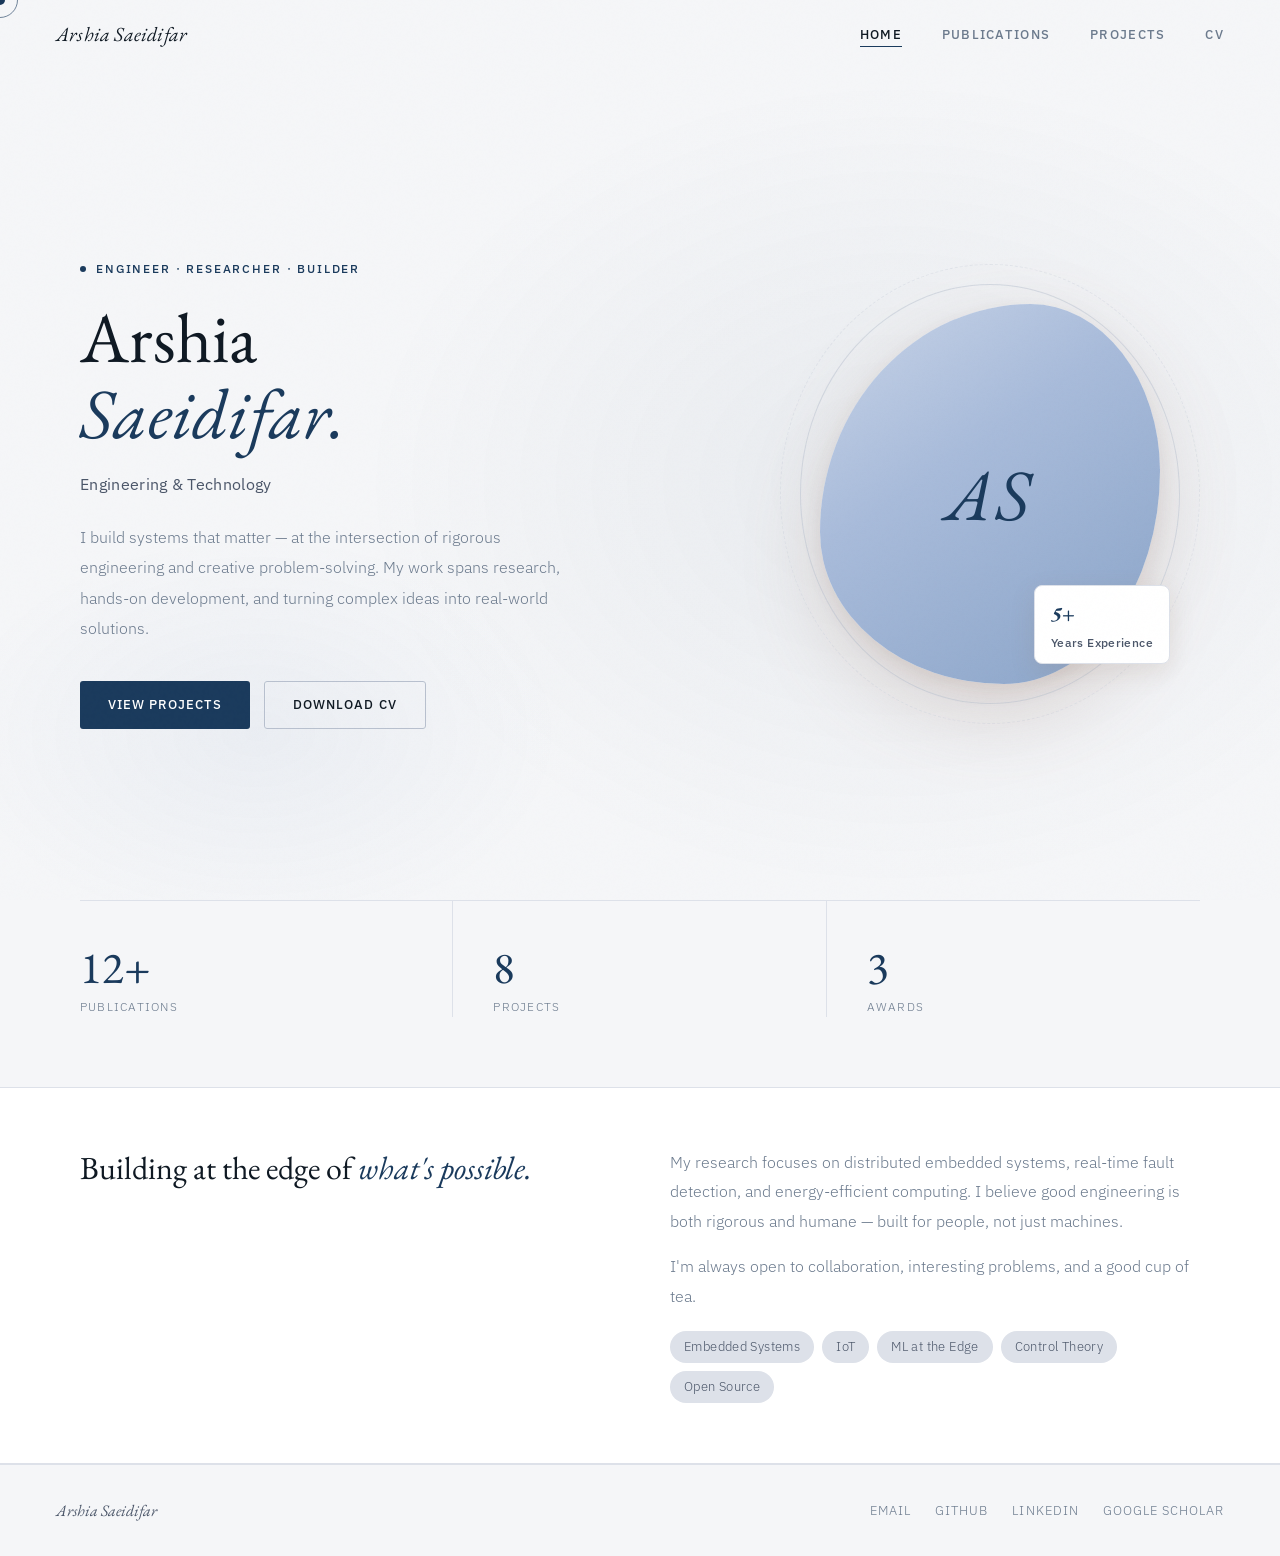
==== commit c8f246a3: "Add files via upload" ====
--- a/index.html
+++ b/index.html
@@ -21,8 +21,8 @@
     position: absolute;
     inset: 0;
     background:
-      radial-gradient(ellipse 60% 70% at 70% 50%, rgba(196,98,45,0.06) 0%, transparent 70%),
-      radial-gradient(ellipse 40% 40% at 20% 80%, rgba(139,111,94,0.07) 0%, transparent 60%);
+      radial-gradient(ellipse 60% 70% at 70% 50%, rgba(26,58,92,0.06) 0%, transparent 70%),
+      radial-gradient(ellipse 40% 40% at 20% 80%, rgba(43,87,151,0.05) 0%, transparent 60%);
     pointer-events: none;
   }
 
@@ -121,7 +121,7 @@
     width: 100%;
     height: 100%;
     border-radius: 62% 38% 46% 54% / 60% 44% 56% 40%;
-    background: linear-gradient(145deg, var(--tan) 0%, #d9c9b2 40%, #c8af93 100%);
+    background: linear-gradient(145deg, #c8d4e8 0%, #a8bbda 40%, #8aa4c8 100%);
     display: flex;
     align-items: center;
     justify-content: center;
@@ -151,7 +151,7 @@
     font-family: var(--serif);
     font-size: 4.5rem;
     font-style: italic;
-    color: var(--brown);
+    color: var(--accent);
     letter-spacing: 0.06em;
     user-select: none;
   }
--- a/style.css
+++ b/style.css
@@ -1,17 +1,17 @@
-@import url('https://fonts.googleapis.com/css2?family=Cormorant+Garamond:ital,wght@0,300;0,400;0,600;1,300;1,400&family=Outfit:wght@300;400;500;600&display=swap');
+@import url('https://fonts.googleapis.com/css2?family=EB+Garamond:ital,wght@0,400;0,500;0,600;1,400;1,500&family=IBM+Plex+Sans:wght@300;400;500;600&display=swap');
 
 :root {
-  --cream: #f8f3ec;
-  --warm: #fdfaf6;
-  --tan: #e4d8c8;
-  --tan2: #cdbfa8;
-  --brown: #7d6252;
-  --dark: #1e1410;
-  --accent: #b85c2c;
-  --accent2: #d4782a;
-  --muted: #9a8478;
-  --serif: 'Cormorant Garamond', Georgia, serif;
-  --sans: 'Outfit', sans-serif;
+  --cream: #f5f6f8;
+  --warm: #ffffff;
+  --tan: #dde1e9;
+  --tan2: #b8c0ce;
+  --brown: #4a5568;
+  --dark: #0f1923;
+  --accent: #1a3a5c;
+  --accent2: #2b5797;
+  --muted: #6b7a8d;
+  --serif: 'EB Garamond', Georgia, serif;
+  --sans: 'IBM Plex Sans', sans-serif;
   --nav-h: 68px;
   --ease: cubic-bezier(0.25, 0.46, 0.45, 0.94);
 }
